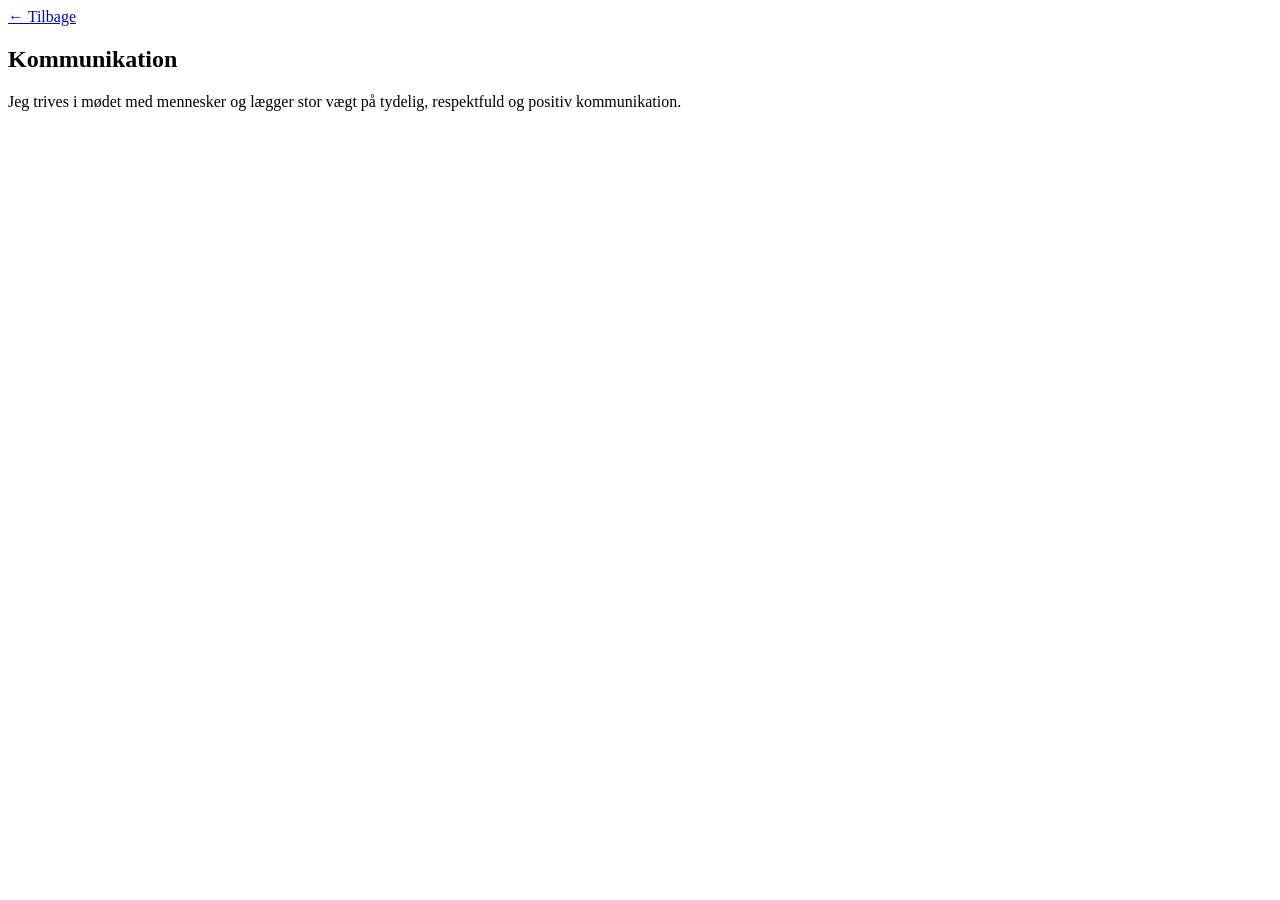
==== about-me.html @ 40329108 "jay" ====
<!DOCTYPE html>
<html lang="da">
<head>
    <meta charset="UTF-8">
    <title>Kommunikation</title>
    <link rel="stylesheet" href="style.css">
</head>
<body>

<section class="detail-page">

    <a href="index.html">← Tilbage</a>

    <h1>Kommunikation</h1>

    <p>
        Jeg trives i mødet med mennesker og lægger stor vægt på
        tydelig, respektfuld og positiv kommunikation.
    </p>

    <img src="img/kommunikation.jpg" alt="">

</section>

</body>
</html>
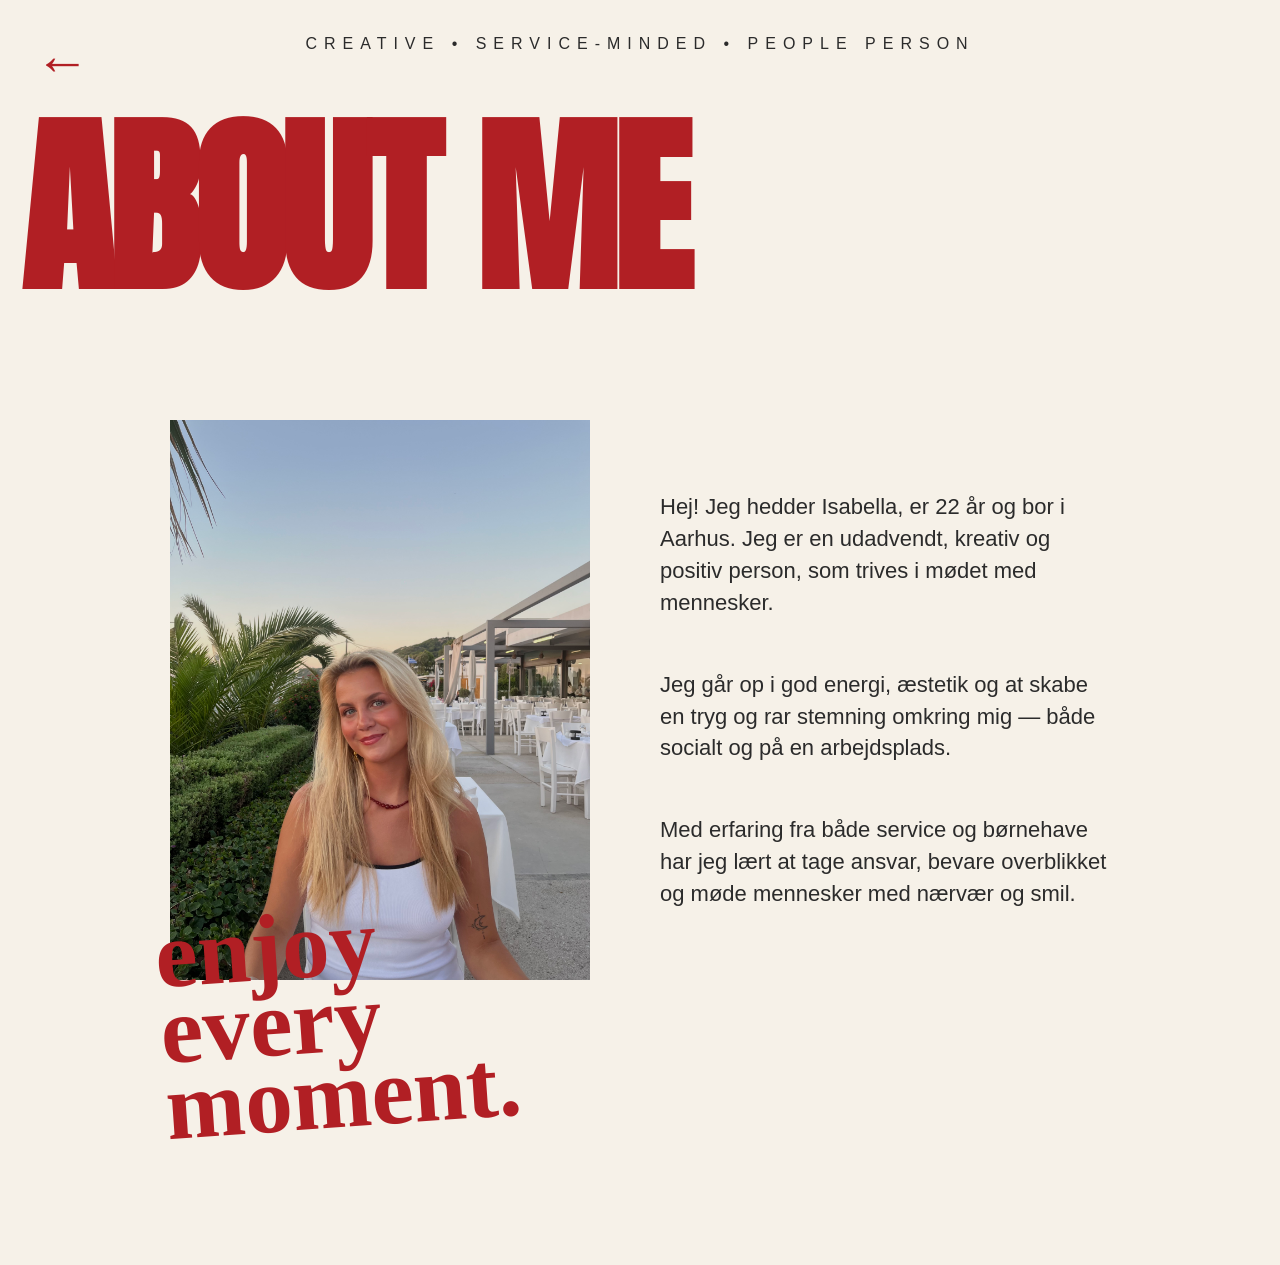
==== commit 11109c2c: "ey" ====
--- a/about-me.html
+++ b/about-me.html
@@ -1,26 +1,63 @@
 <!DOCTYPE html>
 <html lang="da">
 <head>
-    <meta charset="UTF-8">
-    <title>Kommunikation</title>
-    <link rel="stylesheet" href="style.css">
+  <meta charset="UTF-8">
+  <meta name="viewport" content="width=device-width, initial-scale=1.0">
+  <title>About Me</title>
+
+  <link rel="stylesheet" href="css/style.css">
+
+  <link href="https://fonts.googleapis.com/css2?family=Anton&family=Cormorant+Garamond:wght@400;500;600&display=swap" rel="stylesheet">
 </head>
+
 <body>
 
-<section class="detail-page">
+  <main class="about-page">
 
-    <a href="index.html">← Tilbage</a>
+    <a href="index.html" class="back-arrow">←</a>
 
-    <h1>Kommunikation</h1>
-
-    <p>
-        Jeg trives i mødet med mennesker og lægger stor vægt på
-        tydelig, respektfuld og positiv kommunikation.
+    <p class="about-kicker">
+      CREATIVE • SERVICE-MINDED • PEOPLE PERSON
     </p>
 
-    <img src="img/kommunikation.jpg" alt="">
+    <h1 class="about-big-title">ABOUT ME</h1>
 
-</section>
+    <section class="about-layout">
+
+      <img src="img/about-me-pic.jpeg" alt="Billede af Isabella" class="about-photo">
+
+      <div class="about-text-box">
+        <p>
+          Hej! Jeg hedder Isabella, er 22 år og bor i Aarhus.
+          Jeg er en udadvendt, kreativ og positiv person, som trives
+          i mødet med mennesker.
+        </p>
+
+        <p>
+          Jeg går op i god energi, æstetik og at skabe en tryg og rar
+          stemning omkring mig — både socialt og på en arbejdsplads.
+        </p>
+
+        <p>
+          Med erfaring fra både service og børnehave har jeg lært at tage
+          ansvar, bevare overblikket og møde mennesker med nærvær og smil.
+        </p>
+      </div>
+
+      <div class="about-image-wrapper">
+
+
+    <h3 class="handwritten-overlay">
+        enjoy<br>
+        every<br>
+        moment.
+    </h3>
+
+</div>
+
+    </section>
+
+  </main>
 
 </body>
 </html>
--- a/css/style.css
+++ b/css/style.css
@@ -0,0 +1,500 @@
+* {
+  margin: 0;
+  padding: 0;
+  box-sizing: border-box;
+}
+
+body {
+  background: #f6f1e8;
+  color: #2b2b2b;
+  font-family: Arial, sans-serif;
+}
+
+section {
+  min-height: 100vh;
+  padding: 80px;
+}
+
+.hero {
+  display: flex;
+  align-items: center;
+  justify-content: space-between;
+  gap: 80px;
+}
+
+.intro {
+  font-family: "Caveat", cursive;
+  font-size: 42px;
+  margin-bottom: 25px;
+}
+
+.hero h1 {
+  font-family: "Cormorant Garamond", serif;
+  font-size: 145px;
+  line-height: 0.85;
+  color: #B11F24;
+  font-weight: 600;
+}
+
+.subtitle {
+  margin-top: 30px;
+  font-size: 22px;
+}
+
+.hero-image-wrapper {
+  position: relative;
+  width: 360px;
+  height: 460px;
+  flex-shrink: 0;
+}
+
+.red-box {
+  position: absolute;
+  width: 100%;
+  height: 100%;
+  background: #B11F24;
+  top: 30px;
+  left: 30px;
+}
+
+.hero-image-wrapper img {
+  position: relative;
+  width: 100%;
+  height: 100%;
+  object-fit: cover;
+  z-index: 2;
+}
+
+.small-text {
+  text-transform: uppercase;
+  letter-spacing: 3px;
+  font-size: 13px;
+  margin-bottom: 15px;
+  color: #B11F24;
+}
+
+h2 {
+  font-family: "Cormorant Garamond", serif;
+  font-size: 100px;
+  line-height: 0.9;
+  color: #B11F24;
+  margin-bottom: 40px;
+}
+
+.about {
+  display: flex;
+  align-items: center;
+  justify-content: space-between;
+  gap: 80px;
+}
+
+.about-content {
+  max-width: 650px;
+}
+
+.about-content p {
+    font-family: "Cormorant Garamond", serif;
+    font-size: 40px;
+    line-height: 1.25;
+    font-style: italic;
+    font-weight: 400;
+    max-width: 900px;
+}
+
+.heart-section {
+  min-height: 100vh;
+  display: flex;
+  justify-content: center;
+  align-items: center;
+  background: #f6f1e8;
+}
+
+.heart-box {
+  position: relative;
+  width: 750px;
+  height: 650px;
+  display: flex;
+  justify-content: center;
+  align-items: center;
+}
+
+.heart-svg {
+  position: absolute;
+  width: 100%;
+  height: 100%;
+}
+
+.heart-svg path {
+  fill: none;
+  stroke: #B11F24;
+  stroke-width: 4;
+}
+
+.heart-box p {
+  position: relative;
+  z-index: 2;
+  text-align: center;
+  color: #B11F24;
+  font-family: "Cormorant Garamond", serif;
+  font-size: 46px;
+  line-height: 1.05;
+}
+
+.cards {
+  display: grid;
+  grid-template-columns: repeat(3, 1fr);
+  gap: 25px;
+  margin-top: 60px;
+}
+
+article {
+  background: #fffaf2;
+  padding: 35px;
+  border-radius: 4px;
+  border: 1px solid rgba(177, 31, 36, 0.2);
+}
+
+article h3 {
+  font-family: "Cormorant Garamond", serif;
+  color: #B11F24;
+  font-size: 38px;
+  margin-bottom: 15px;
+}
+
+article p {
+  font-size: 17px;
+  line-height: 1.6;
+}
+
+.image-grid {
+  display: grid;
+  grid-template-columns: repeat(3, 1fr);
+  gap: 25px;
+}
+
+.image-grid img {
+  width: 100%;
+  height: 330px;
+  object-fit: cover;
+}
+
+.skill-wrapper {
+  display: flex;
+  flex-wrap: wrap;
+  gap: 18px;
+  margin-top: 40px;
+}
+
+.skill-wrapper a {
+  border: 1.5px solid #B11F24;
+  color: #B11F24;
+  padding: 15px 26px;
+  border-radius: 999px;
+  font-size: 18px;
+}
+
+.skill-wrapper a:hover {
+    background: #B11F24;
+    color: #f6f1e8;
+    transform: translateY(-3px);
+}
+
+.contact {
+  display: flex;
+  flex-direction: column;
+  justify-content: center;
+}
+
+.contact h2 {
+  font-size: 135px;
+}
+
+.contact-info p {
+  font-size: 22px;
+  margin-bottom: 12px;
+}
+
+/* ABOUT ME PAGE */
+
+.about-page {
+  min-height: 100vh;
+  background: #f6f1e8;
+  padding: 35px 70px 80px;
+  position: relative;
+  overflow: hidden;
+}
+
+.back-arrow {
+  position: fixed;
+  top: 30px;
+  left: 35px;
+  font-size: 55px;
+  text-decoration: none;
+  color: #B11F24;
+  z-index: 10;
+}
+
+.about-kicker {
+  text-align: center;
+  font-size: 16px;
+  letter-spacing: 7px;
+  margin-bottom: 20px;
+  color: #2b2b2b;
+}
+
+.about-big-title {
+  font-family: "Anton", sans-serif;
+  font-size: 190px;
+  line-height: 0.8;
+  letter-spacing: -5px;
+  color: #B11F24;
+  text-transform: uppercase;
+  white-space: nowrap;
+  margin-left: -50px;
+  margin-top: 80px;
+}
+
+.about-layout {
+  display: grid;
+  grid-template-columns: 420px 1fr;
+  gap: 70px;
+  align-items: end;
+  max-width: 1100px;
+  margin: 0 auto;
+  position: relative;
+  z-index: 2;
+}
+
+.about-photo {
+  width: 420px;
+  height: 560px;
+  object-fit: cover;
+}
+
+.about-text-box {
+  max-width: 560px;
+  padding-bottom: 20px;
+}
+
+.about-text-box p {
+    font-family: "Inter", sans-serif;
+    font-size: 22px;
+    font-weight: 300;
+    line-height: 1.45;
+    max-width: 650px;
+    margin-bottom: 50px;
+}
+
+.about-image-wrapper{
+    position: relative;
+    width: 420px;
+}
+
+.about-photo{
+    width: 420px;
+    height: 560px;
+    object-fit: cover;
+}
+
+.handwritten-overlay{
+    position: absolute;
+
+    top: -200px;
+    left: -10px;
+
+    transform: rotate(-4deg);
+
+    font-family: "Caveat", cursive;
+    font-size: 95px;
+    line-height: 0.8;
+
+    color: #B11F24;
+
+    z-index: 3;
+}
+
+
+/* BUCKET LIST */
+
+.bucket-page {
+    min-height: 100vh;
+    background: #f6f1e8;
+    color: #B11F24;
+    padding: 80px 120px;
+    position: relative;
+}
+
+.bucket-title {
+    font-family: "Caveat", cursive;
+    font-size: 120px;
+    line-height: 0.8;
+    margin-bottom: 50px;
+}
+
+.bucket-title span {
+    display: block;
+    font-size: 55px;
+    margin-left: 180px;
+}
+
+.bucket-items {
+    list-style: none;
+    font-family: "Caveat", cursive;
+    font-size: 42px;
+    color: #B11F24;
+}
+
+.bucket-items li {
+    margin-bottom: 12px;
+}
+
+.bucket-items label {
+    display: flex;
+    align-items: center;
+    gap: 18px;
+    cursor: pointer;
+    position: relative;
+}
+
+/* Gem den rigtige checkbox */
+.bucket-items input[type="checkbox"] {
+    display: none;
+}
+
+/* Tom checkbox */
+.bucket-items label::before {
+    content: "□";
+    color: #B11F24;
+    font-size: 40px;
+    width: 35px;
+    flex-shrink: 0;
+}
+
+/* Når den er checked */
+.bucket-items label:has(input:checked)::before {
+    content: "✓";
+    color: #B11F24;
+    font-size: 36px;
+    font-weight: bold;
+}
+
+/* Streg gennem teksten */
+.bucket-items input:checked + span {
+    text-decoration: line-through;
+    opacity: 0.65;
+}
+
+/* Tilbagepil */
+.back-arrow {
+    position: fixed;
+    top: 30px;
+    left: 35px;
+    font-size: 55px;
+    text-decoration: none;
+    color: #B11F24;
+    z-index: 10;
+}
+
+/* Hover-effekt */
+.bucket-items label:hover {
+    transform: translateX(5px);
+    transition: 0.2s;
+}
+
+
+/* GALLERY PAGE */
+
+.gallery-page {
+  min-height: 100vh;
+  background: #f6f1e8;
+  padding: 70px 90px;
+  color: #B11F24;
+  position: relative;
+  overflow-x: hidden;
+}
+
+.gallery-title {
+  font-family: "Caveat", cursive;
+  font-size: 130px;
+  text-align: center;
+  line-height: 0.8;
+  margin-bottom: 10px;
+}
+
+.gallery-subtitle {
+  font-family: "Caveat", cursive;
+  font-size: 38px;
+  text-align: center;
+  margin-bottom: 70px;
+}
+
+.polaroid-grid {
+  display: grid;
+  grid-template-columns: repeat(3, 1fr);
+  gap: 80px 55px;
+  max-width: 1200px;
+  margin: 0 auto;
+}
+
+.polaroid {
+  background: #fffaf2;
+  padding: 18px 18px 55px;
+  box-shadow: 0 12px 25px rgba(0, 0, 0, 0.08);
+  position: relative;
+  transition: 0.3s;
+}
+
+.polaroid:hover {
+  transform: translateY(-8px) rotate(0deg);
+}
+
+.polaroid img {
+  width: 100%;
+  height: 310px;
+  object-fit: cover;
+  display: block;
+}
+
+.polaroid p {
+  font-family: "Caveat", cursive;
+  font-size: 32px;
+  color: #B11F24;
+  margin-top: 14px;
+}
+
+.rotate-left {
+  transform: rotate(-3deg);
+}
+
+.rotate-right {
+  transform: rotate(3deg);
+}
+
+.gallery-note {
+  position: absolute;
+  font-family: "Caveat", cursive;
+  color: #B11F24;
+  font-size: 36px;
+}
+
+.note-one {
+  left: 80px;
+  top: 420px;
+  transform: rotate(-8deg);
+}
+
+.note-two {
+  right: 80px;
+  top: 520px;
+  transform: rotate(6deg);
+}
+
+.back-arrow {
+  position: fixed;
+  top: 30px;
+  left: 35px;
+  font-size: 55px;
+  text-decoration: none;
+  color: #B11F24;
+  z-index: 10;
+}
